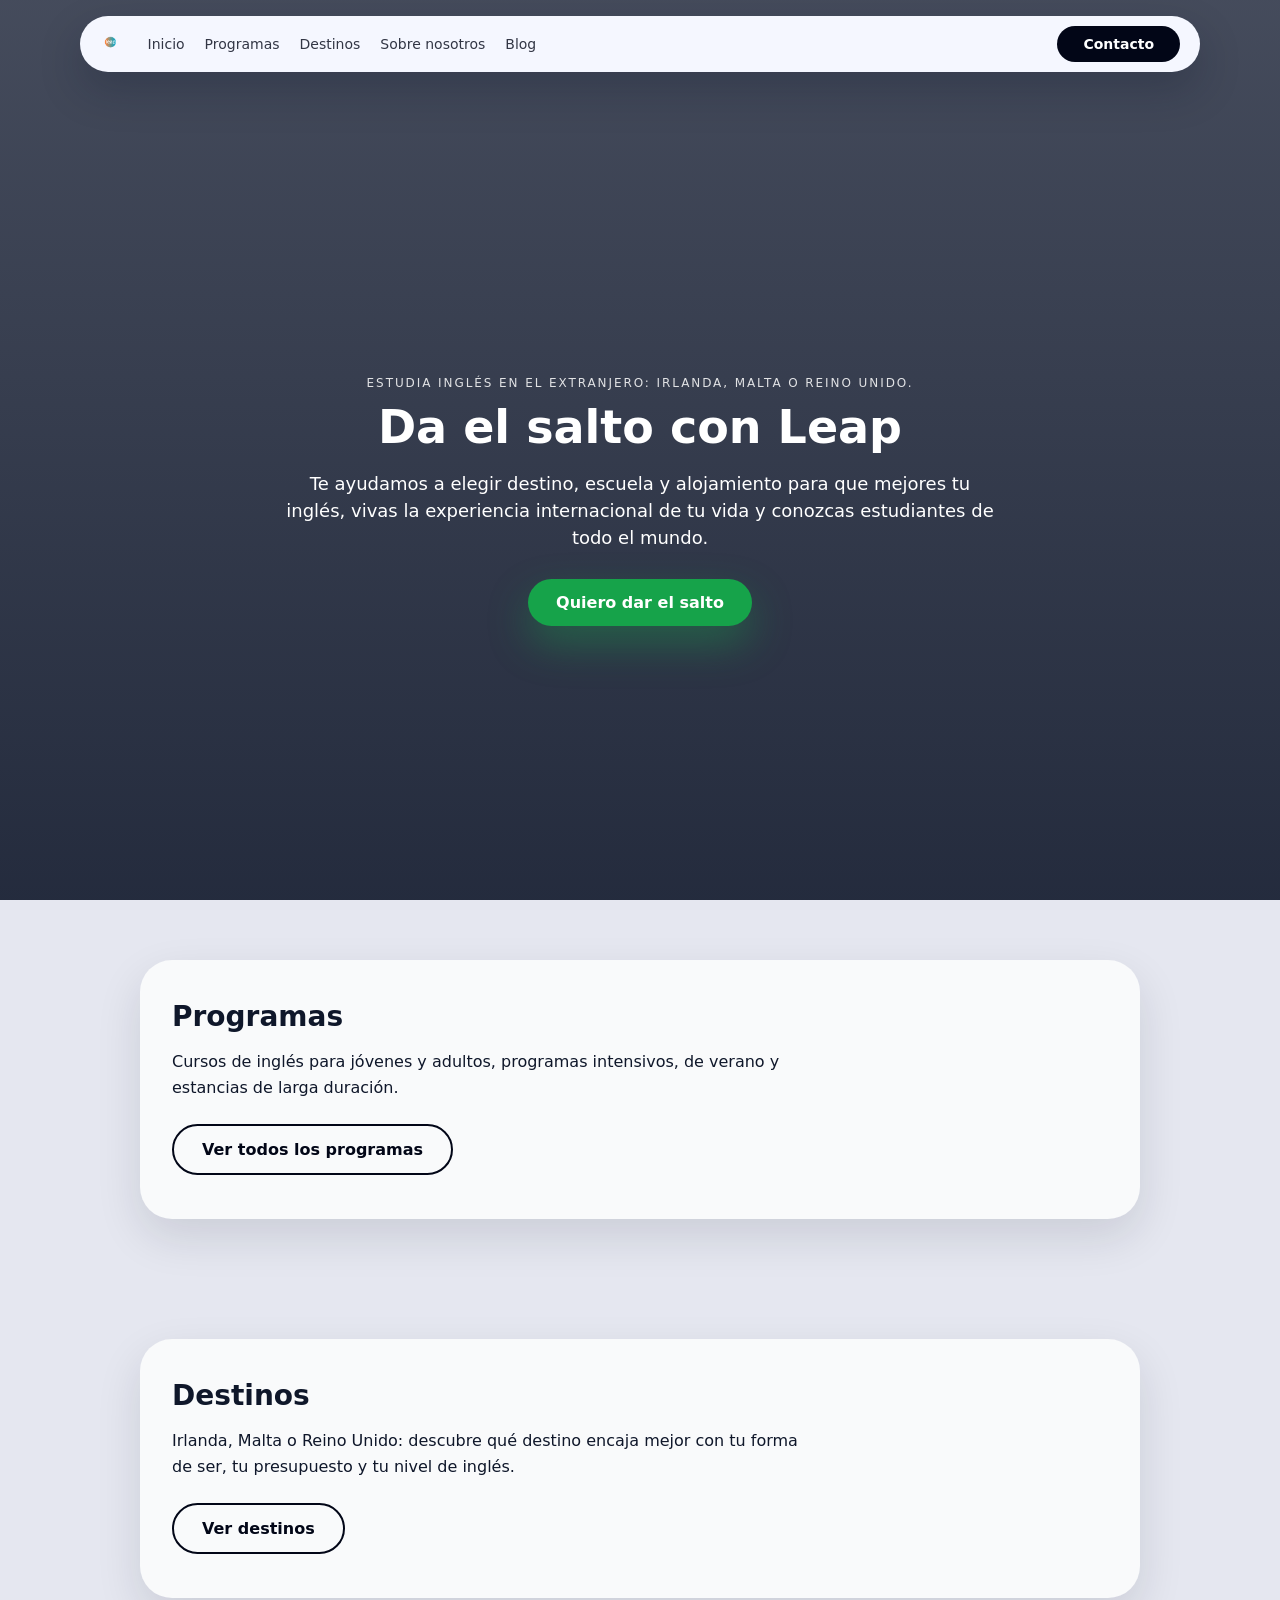
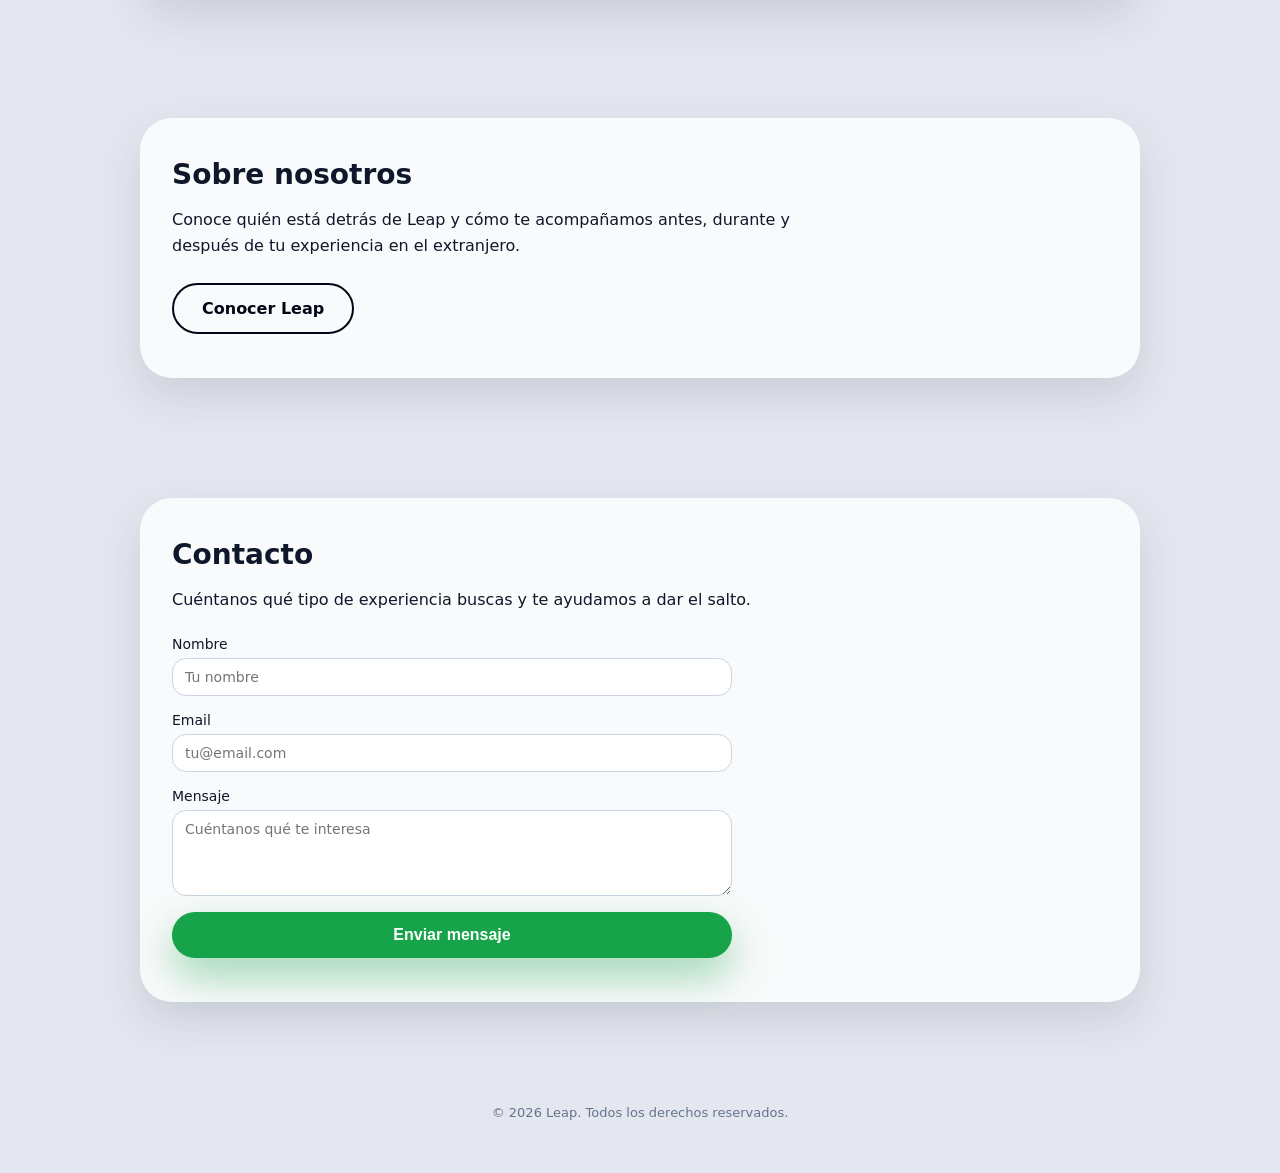
==== index.html @ 10afca0d "base+logo.v1" ====
<!DOCTYPE html>
<html lang="es">
<head>
  <meta charset="UTF-8" />
  <meta name="viewport" content="width=device-width, initial-scale=1.0" />
  <title>Leap – Make the leap</title>
  <link rel="stylesheet" href="styles.css" />
</head>
<body>
  <!-- NAVBAR flotante tipo Yugo/EF -->
  <header class="site-header">
    <!-- Versión ESCRITORIO/TABLET -->
    <div class="nav-shell desktop-header">
      <a class="brand" href="index.html" aria-label="Leap English">
        <img class="brand-logo" src="logo.png" alt="Leap" />
      </a>
      <nav class="nav">
        <a href="#inicio">Inicio</a>
        <a href="programas.html">Programas</a>
        <a href="destinos.html">Destinos</a>
        <a href="sobre-nosotros.html">Sobre nosotros</a>
        <a href="blog.html">Blog</a>
      </nav>
      <a href="#contacto" class="nav-cta">Contacto</a>
    </div>

    <!-- Versión MÓVIL con menú hamburguesa -->
    <div class="mobile-header">
      <div class="mobile-header-bar">
        <a class="brand" href="index.html" aria-label="Leap English">
          <img class="brand-logo" src="logo.png" alt="Leap" />
        </a>
        <button
  class="mobile-menu-toggle"
  aria-label="Abrir menú"
  onclick="document.querySelector('.mobile-header').classList.toggle('menu-open')"
>
  <span></span>
  <span></span>
  <span></span>
</button>
      
      </div>

      <nav class="mobile-menu" aria-label="Menú principal móvil">
        <a href="#inicio">Inicio</a>
        <a href="programas.html">Programas</a>
        <a href="destinos.html">Destinos</a>
        <a href="sobre-nosotros.html">Sobre nosotros</a>
        <a href="blog.html">Blog</a>
        <a href="#contacto">Contacto</a>
      </nav>
    </div>
  </header>

  <!-- HERO con vídeo de fondo -->
  <section id="inicio" class="hero">
    <!-- vídeo: cuando tengamos el archivo real, solo cambia "WEB LEAP VIDEO (1).mp4" -->
    <video class="hero-video" autoplay muted loop playsinline>
      <source src="WEB LEAP VIDEO (1).mp4" type="video/mp4" />
      Tu navegador no soporta video en HTML5.
    </video>

    <div class="hero-overlay"></div>

    <div class="hero-content">
      <p class="kicker">Estudia inglés en el extranjero: Irlanda, Malta o Reino Unido.</p>
      <h1>Da el salto con Leap</h1>
      <p class="hero-subtitle">
        Te ayudamos a elegir destino, escuela y alojamiento para que mejores tu inglés,
        vivas la experiencia internacional de tu vida y conozcas estudiantes de todo el mundo.
      </p>
      <a href="#contacto" class="btn-primary">Quiero dar el salto</a>
    </div>
  </section>

  <main>
    <!-- PROGRAMAS (teaser) -->
    <section id="programas" class="section section-alt">
      <div class="section-inner">
        <h2>Programas</h2>
        <p class="section-lead">
          Cursos de inglés para jóvenes y adultos, programas intensivos, de verano y estancias de larga duración.
        </p>
        <a href="programas.html" class="btn-ghost">Ver todos los programas</a>
      </div>
    </section>

    <!-- DESTINOS (teaser) -->
    <section id="destinos" class="section">
      <div class="section-inner">
        <h2>Destinos</h2>
        <p class="section-lead">
          Irlanda, Malta o Reino Unido: descubre qué destino encaja mejor con tu forma de ser,
          tu presupuesto y tu nivel de inglés.
        </p>
        <a href="destinos.html" class="btn-ghost">Ver destinos</a>
      </div>
    </section>

    <!-- SOBRE NOSOTROS (teaser) -->
    <section id="sobre-nosotros" class="section section-alt">
      <div class="section-inner">
        <h2>Sobre nosotros</h2>
        <p class="section-lead">
          Conoce quién está detrás de Leap y cómo te acompañamos antes, durante y después de tu experiencia en el extranjero.
        </p>
        <a href="sobre-nosotros.html" class="btn-ghost">Conocer Leap</a>
      </div>
    </section>

    <!-- CONTACTO -->
    <section id="contacto" class="section">
      <div class="section-inner">
        <h2>Contacto</h2>
        <p class="section-lead">
          Cuéntanos qué tipo de experiencia buscas y te ayudamos a dar el salto.
        </p>
        <form class="contact-form">
          <div class="form-row">
            <label for="nombre">Nombre</label>
            <input id="nombre" name="nombre" type="text" placeholder="Tu nombre" required />
          </div>
          <div class="form-row">
            <label for="email">Email</label>
            <input id="email" name="email" type="email" placeholder="tu@email.com" required />
          </div>
          <div class="form-row">
            <label for="mensaje">Mensaje</label>
            <textarea id="mensaje" name="mensaje" rows="4" placeholder="Cuéntanos qué te interesa"></textarea>
          </div>
          <button type="submit" class="btn-primary">Enviar mensaje</button>
        </form>
      </div>
    </section>
  </main>

  <!-- (Opcional) footer sencillo -->
  <footer class="site-footer">
    <div class="section-inner">
      <p>© <span id="year"></span> Leap. Todos los derechos reservados.</p>
    </div>
  </footer>

  <!-- Script menú hamburguesa + año footer -->
   <script>
    const yearSpan = document.getElementById('year');
    if (yearSpan) {
      yearSpan.textContent = new Date().getFullYear();
    }
  </script>
</body>
</html>
---- styles.css ----
/* ============================
   RESET BÁSICO
   ============================ */

*,
*::before,
*::after {
  box-sizing: border-box;
}

html,
body {
  margin: 0;
  padding: 0;
}

body {
  font-family: system-ui, -apple-system, BlinkMacSystemFont, "SF Pro Text",
    "Segoe UI", sans-serif;
  color: #0f172a;
  background: #e5e7f0;
  -webkit-font-smoothing: antialiased;
}

/* ============================
   LINKS Y BOTONES
   ============================ */

a {
  color: inherit;
  text-decoration: none;
}

a:hover {
  text-decoration: none;
}

.btn-primary,
.btn-ghost {
  display: inline-flex;
  align-items: center;
  justify-content: center;
  padding: 14px 28px;
  border-radius: 999px;
  font-weight: 600;
  font-size: 16px;
  border: none;
  cursor: pointer;
  text-decoration: none;
}

.btn-primary {
  background: #16a34a;
  color: #ffffff;
  box-shadow: 0 18px 40px rgba(22, 163, 74, 0.4);
}

.btn-primary:hover {
  filter: brightness(1.05);
}

.btn-ghost {
  border: 2px solid #020617;
  color: #020617;
  background: transparent;
}

.btn-ghost:hover {
  background: #020617;
  color: #ffffff;
}

/* ============================
   CABECERA / NAV ESCRITORIO
   ============================ */

.site-header {
  position: fixed;
  top: 16px;
  left: 0;
  right: 0;
  z-index: 1000;
  padding: 0 20px;
}

.nav-shell {
  max-width: 1120px;
  margin: 0 auto;
  background: #f5f7ff;
  border-radius: 999px;
  box-shadow: 0 18px 40px rgba(15, 23, 42, 0.25);
  padding: 10px 20px;
  display: flex;
  align-items: center;
  gap: 32px;
}

.nav-shell .brand {
  display: flex;
  align-items: center;
  font-weight: 700;
  font-size: 20px;
  color: #020617;
  text-decoration: none;
}

.brand-logo {
  height: 22px;
  width: auto;
  display: block;
}

.nav {
  display: flex;
  align-items: center;
  gap: 20px;
  flex: 1;
}

.nav a {
  font-size: 14px;
  color: #020617;
  opacity: 0.8;
}

.nav a:hover {
  opacity: 1;
}

.nav-cta {
  background: #020617;
  color: #ffffff;
  border-radius: 999px;
  padding: 10px 26px;
  font-size: 14px;
  font-weight: 600;
}

/* ============================
   HERO CON VÍDEO
   ============================ */

.hero {
  position: relative;
  min-height: 100vh;
  display: flex;
  align-items: center;
  justify-content: center;
  text-align: center;
  color: #ffffff;
  padding: 170px 20px 80px;
  overflow: hidden;
}

.hero-video {
  position: absolute;
  inset: 0;
  width: 100%;
  height: 100%;
  object-fit: cover;
  z-index: -2;
}

.hero-overlay {
  position: absolute;
  inset: 0;
  background: linear-gradient(
    to bottom,
    rgba(15, 23, 42, 0.75),
    rgba(15, 23, 42, 0.9)
  );
  z-index: -1;
}

.hero-content {
  max-width: 720px;
}

.kicker {
  letter-spacing: 0.16em;
  font-size: 12px;
  text-transform: uppercase;
  opacity: 0.85;
  margin-bottom: 12px;
}

.hero h1 {
  margin: 0 0 16px;
  font-size: 46px;
  line-height: 1.1;
}

.hero-subtitle {
  font-size: 18px;
  line-height: 1.5;
  margin-bottom: 28px;
}

/* ============================
   SECCIONES HOME (PROGRAMAS, DESTINOS, SOBRE...)
   ============================ */

main {
  margin-top: 0;
}

.section {
  padding: 60px 20px;
}

.section-alt {
  /* fondo diferente muy suave */
}

.section-inner {
  max-width: 1000px;
  margin: 0 auto;
  background: #f9fafb;
  border-radius: 32px;
  box-shadow: 0 18px 45px rgba(15, 23, 42, 0.12);
  padding: 40px 32px 44px;
}

.section h2 {
  margin-top: 0;
  margin-bottom: 12px;
  font-size: 28px;
}

.section-lead {
  font-size: 16px;
  line-height: 1.6;
  max-width: 640px;
  margin-bottom: 24px;
}

/* ============================
   FORMULARIO CONTACTO
   ============================ */

.contact-form {
  display: flex;
  flex-direction: column;
  gap: 16px;
  max-width: 560px;
}

.form-row {
  display: flex;
  flex-direction: column;
  gap: 6px;
}

.form-row label {
  font-size: 14px;
  font-weight: 500;
}

.form-row input,
.form-row textarea {
  border-radius: 14px;
  border: 1px solid #cbd5e1;
  padding: 10px 12px;
  font-size: 14px;
  font-family: inherit;
}

/* ============================
   FOOTER
   ============================ */

.site-footer {
  padding: 30px 20px 40px;
}

.site-footer .section-inner {
  background: transparent;
  box-shadow: none;
  text-align: center;
  padding: 0;
  color: #64748b;
  font-size: 13px;
}

/* ============================
   MENÚ MÓVIL (HAMBURGUESA)
   ============================ */

/* Por defecto, ocultamos cabecera móvil y menú */
.mobile-header {
  display: none;
}

.mobile-menu {
  display: none;
}

/* VERSIÓN MÓVIL / TABLET PEQUEÑA */
@media (max-width: 768px) {
  /* Ocultar cabecera escritorio */
  .desktop-header {
    display: none;
  }

  /* Mostrar cabecera móvil */
  .mobile-header {
    display: block;
    position: fixed;
    top: 16px;
    left: 0;
    right: 0;
    padding: 0 20px;
    z-index: 1000;
  }

  .mobile-header-bar {
    display: flex;
    align-items: center;
    justify-content: space-between;
    background: #f5f7ff;
    border-radius: 999px;
    padding: 10px 18px;
    box-shadow: 0 12px 30px rgba(15, 23, 42, 0.25);
  }

  .mobile-header .brand {
    display: flex;
    align-items: center;
    font-weight: 700;
    font-size: 20px;
    color: #020617;
    text-decoration: none;
  }

  .mobile-header .brand .brand-logo {
    height: 20px;
  }

  /* Botón hamburguesa redondo */
 /* Botón hamburguesa (móvil) */
.mobile-menu-toggle {
  width: 44px;
  height: 44px;
  border-radius: 999px;
  border: none;
  background: #050b1b;           /* círculo oscuro */
  display: flex;
  flex-direction: column;        /* las rayas una debajo de otra */
  justify-content: center;
  align-items: center;
  gap: 4px;                      /* separación entre rayas */
  cursor: pointer;
}

.mobile-menu-toggle span {
  width: 18px;
  height: 2px;
  background: #ffffff;           /* rayas blancas */
  border-radius: 999px;
  display: block;
}
{
    display: block;
    width: 18px;
    height: 2px;
    background: #ffffff;
    border-radius: 999px;
    margin: 2px 0;
    transition: transform 0.2s ease, opacity 0.2s ease;
  }

  /* Menú desplegable */
  .mobile-header.menu-open .mobile-menu {
    display: flex;
    flex-direction: column;
    position: fixed;
    inset: 0;
    background: #020617;
    padding-top: 120px;
    padding-bottom: 40px;
    gap: 24px;
    align-items: center;
    justify-content: flex-start;
    z-index: 999;
  }

  .mobile-header.menu-open .mobile-menu a {
    color: #ffffff;
    text-decoration: none;
    font-size: 20px;
    font-weight: 500;
  }

  .mobile-header.menu-open .mobile-menu a:hover {
    opacity: 0.8;
  }

  /* Animación icono hamburguesa → X */
  .mobile-header.menu-open .mobile-menu-toggle span:nth-child(1) {
    transform: translateY(4px) rotate(45deg);
  }

  .mobile-header.menu-open .mobile-menu-toggle span:nth-child(2) {
    opacity: 0;
  }

  .mobile-header.menu-open .mobile-menu-toggle span:nth-child(3) {
    transform: translateY(-4px) rotate(-45deg);
  }

  /* Más aire arriba para el hero en móvil */
  .hero {
    padding-top: 140px;
  }

  .hero h1 {
    font-size: 36px;
  }

  .hero-subtitle {
    font-size: 16px;
  }

  .section-inner {
    border-radius: 28px;
    padding: 30px 24px 34px;
  }
}
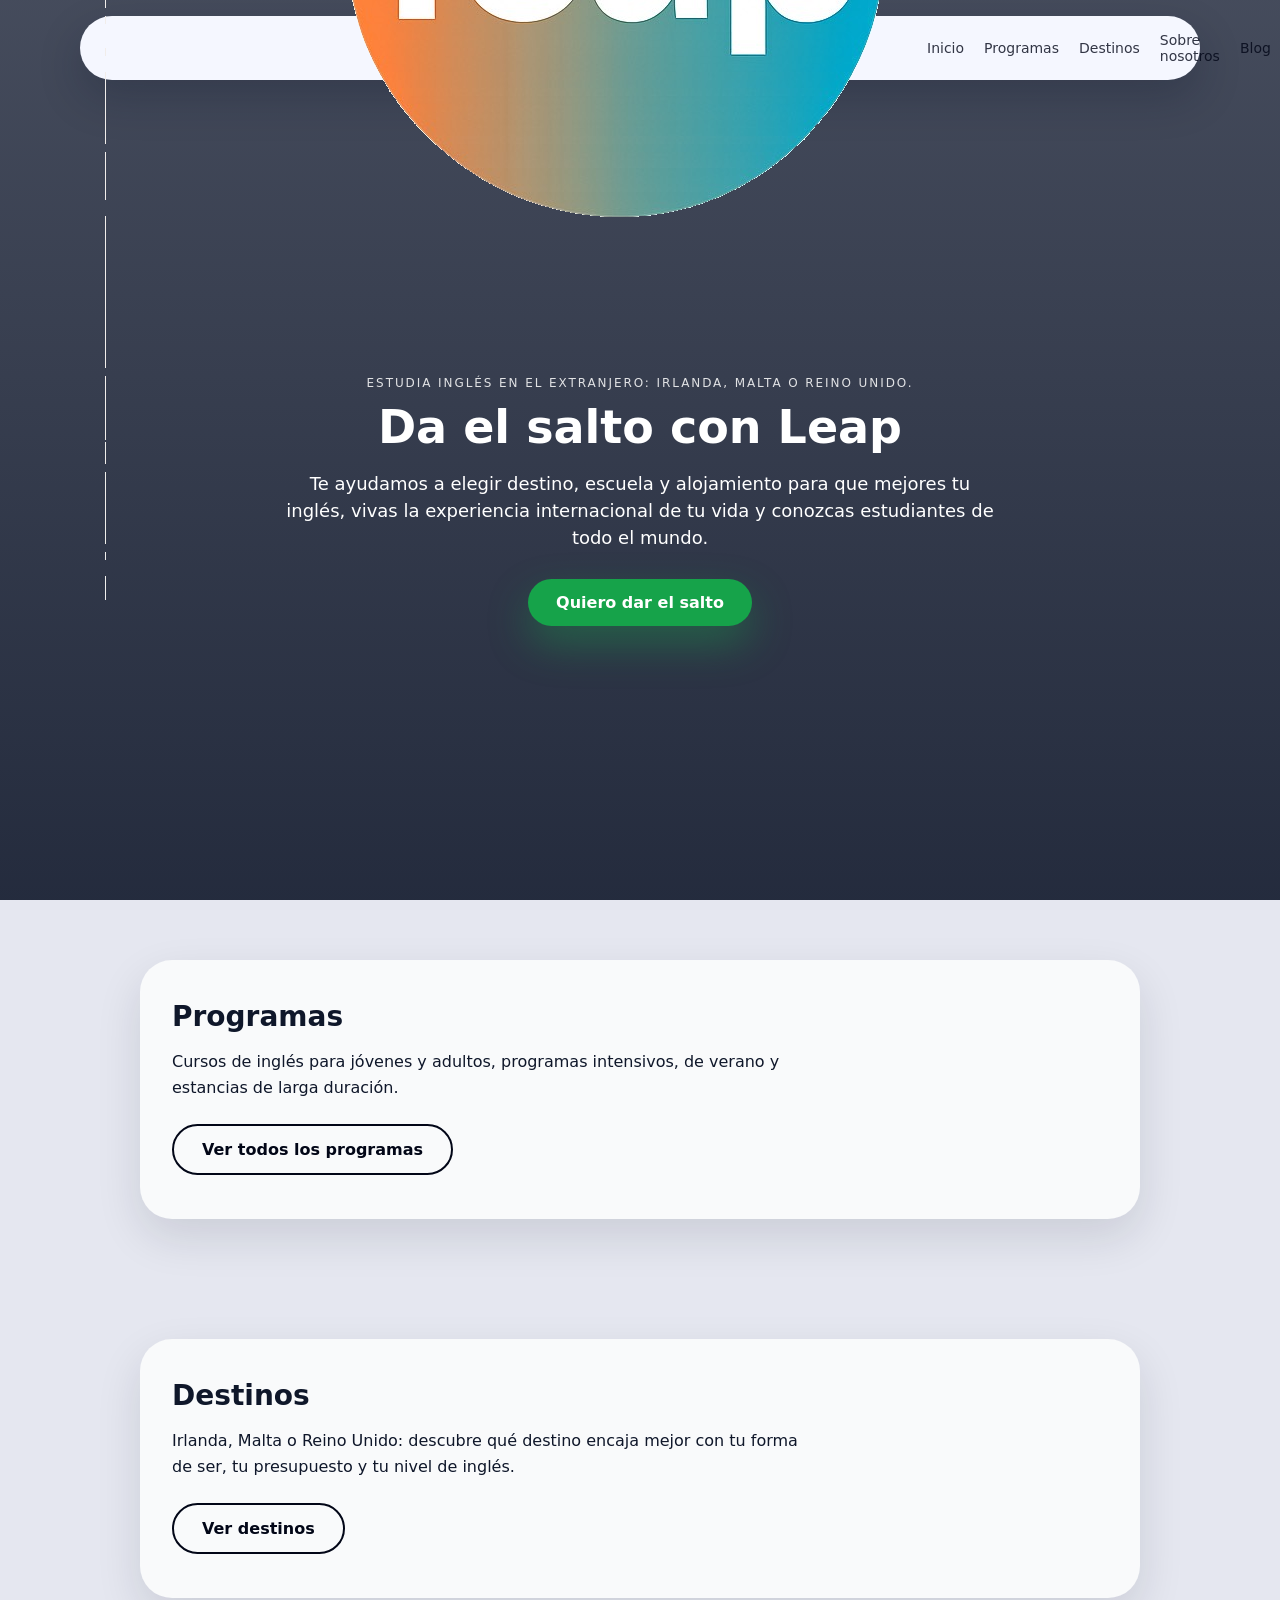
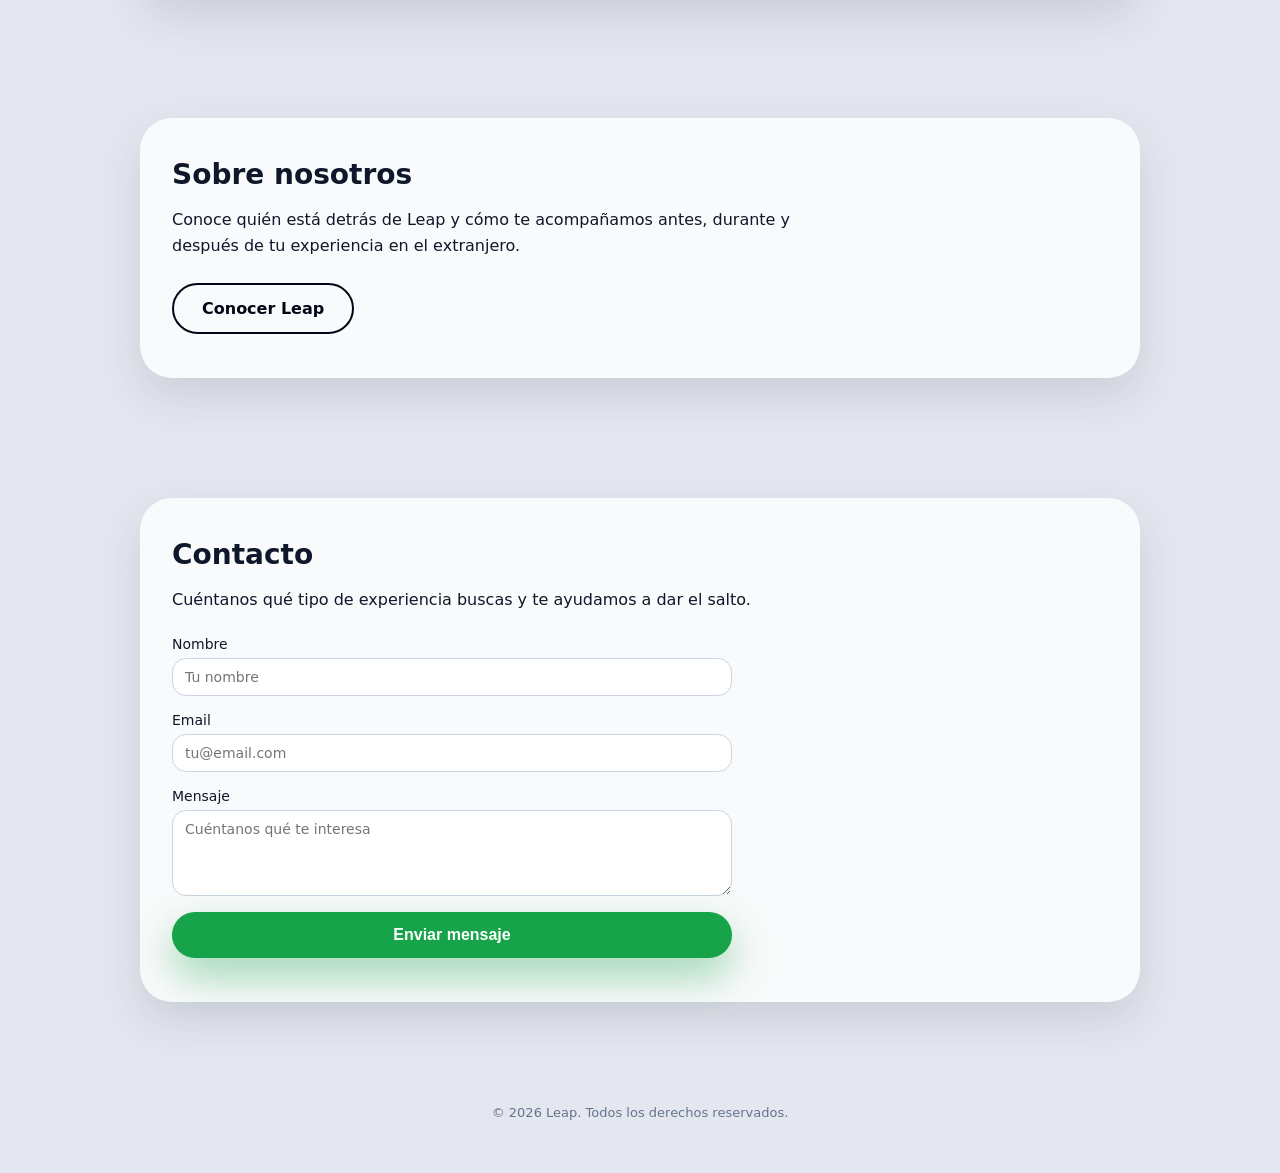
==== commit ce0d17af: "(Update index.html) contacto boton funcional v.1" ====
--- a/index.html
+++ b/index.html
@@ -21,7 +21,7 @@
         <a href="sobre-nosotros.html">Sobre nosotros</a>
         <a href="blog.html">Blog</a>
       </nav>
-      <a href="#contacto" class="nav-cta">Contacto</a>
+      <a href="index.html#contacto">Contacto</a>
     </div>
 
     <!-- Versión MÓVIL con menú hamburguesa -->
@@ -48,7 +48,7 @@
         <a href="destinos.html">Destinos</a>
         <a href="sobre-nosotros.html">Sobre nosotros</a>
         <a href="blog.html">Blog</a>
-        <a href="#contacto">Contacto</a>
+        <a href="index.html#contacto">Contacto</a>
       </nav>
     </div>
   </header>
--- a/styles.css
+++ b/styles.css
@@ -89,23 +89,24 @@
   background: #f5f7ff;
   border-radius: 999px;
   box-shadow: 0 18px 40px rgba(15, 23, 42, 0.25);
-  padding: 10px 20px;
+
+  height: 64px;        /* ajusta si vols 56/60/68 */
+  padding: 0 20px;     /* treu el padding vertical */
   display: flex;
   align-items: center;
   gap: 32px;
 }
+}
 
 .nav-shell .brand {
-  display: flex;
-  align-items: center;
-  font-weight: 700;
-  font-size: 20px;
-  color: #020617;
+  height: 100%;
+  display: flex;
+  align-items: center;
   text-decoration: none;
 }
 
 .brand-logo {
-  height: 22px;
+  max-height: 100%;  /* el logo no pot fer créixer la barra */
   width: auto;
   display: block;
 }
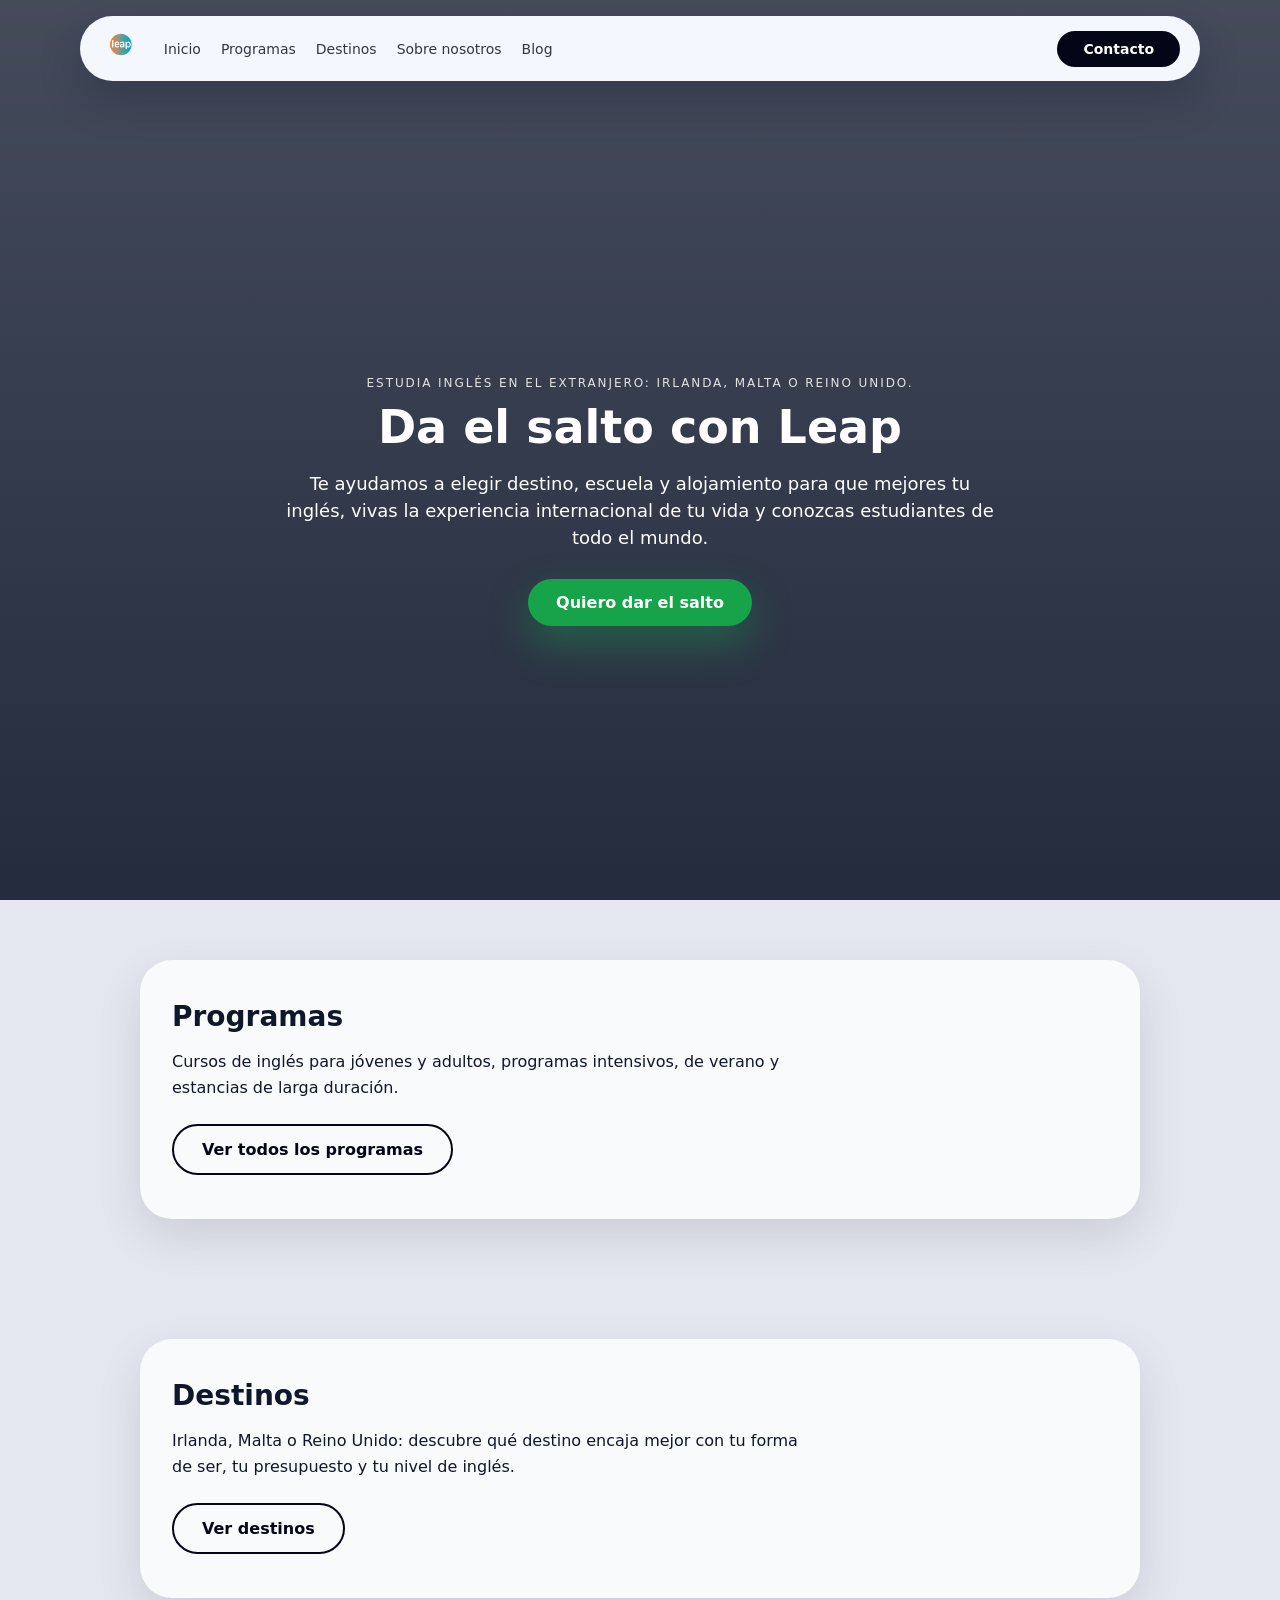
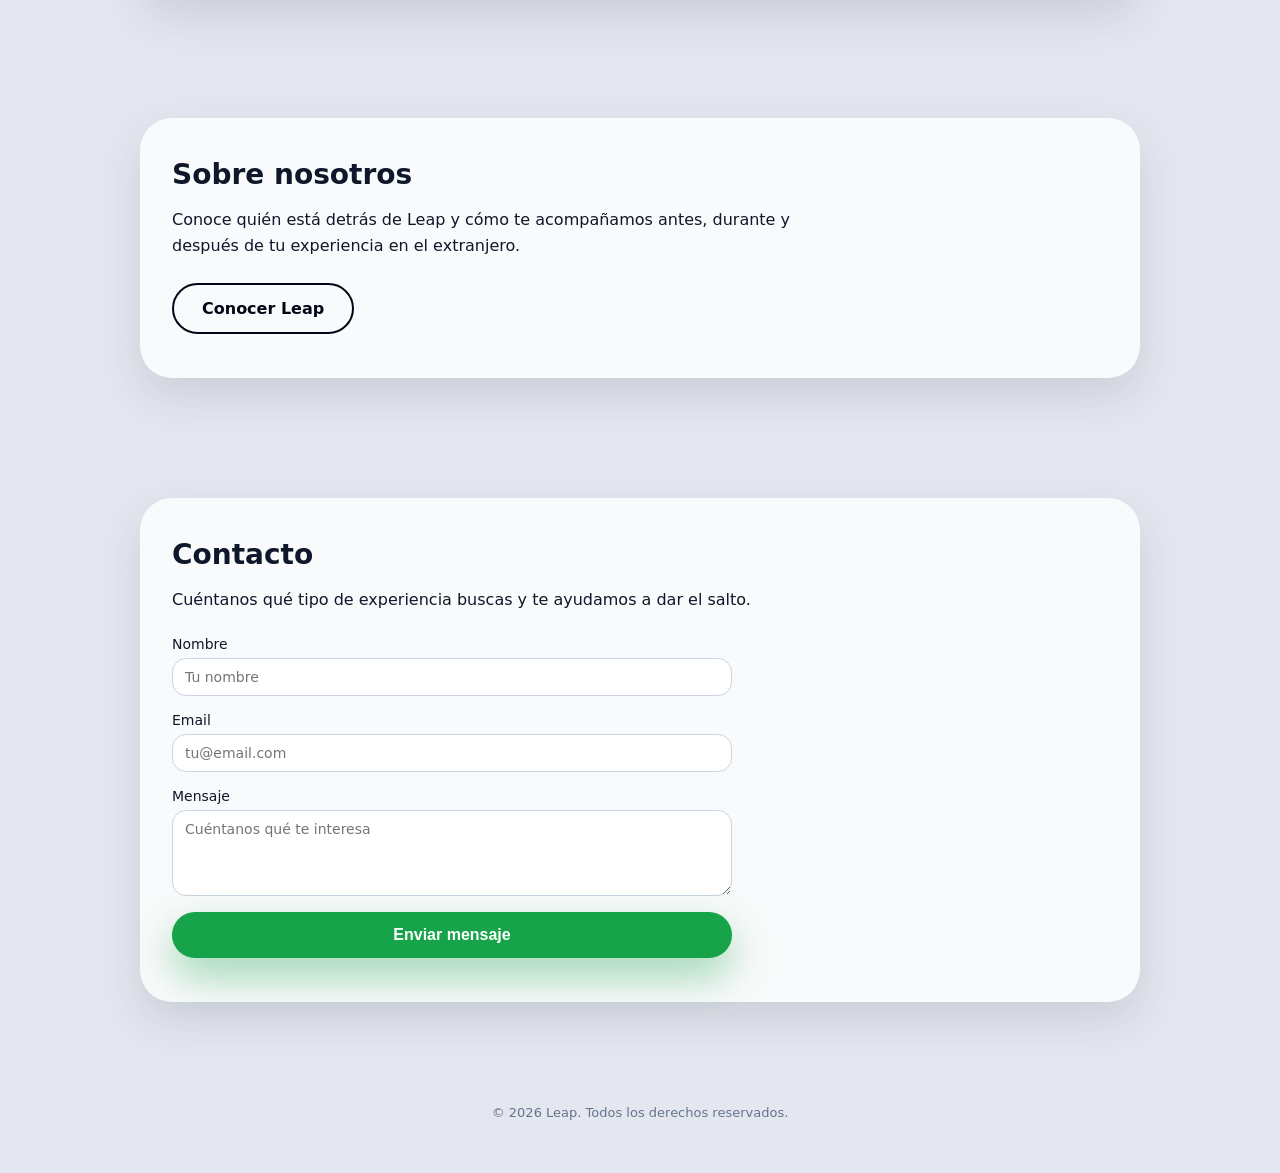
==== commit 78e22882: "Update index.html v.3" ====
--- a/index.html
+++ b/index.html
@@ -21,7 +21,7 @@
         <a href="sobre-nosotros.html">Sobre nosotros</a>
         <a href="blog.html">Blog</a>
       </nav>
-      <a href="index.html#contacto">Contacto</a>
+      <a href="#contacto" class="nav-cta">Contacto</a>
     </div>
 
     <!-- Versión MÓVIL con menú hamburguesa -->
@@ -31,15 +31,14 @@
           <img class="brand-logo" src="logo.png" alt="Leap" />
         </a>
         <button
-  class="mobile-menu-toggle"
-  aria-label="Abrir menú"
-  onclick="document.querySelector('.mobile-header').classList.toggle('menu-open')"
->
-  <span></span>
-  <span></span>
-  <span></span>
-</button>
-      
+          class="mobile-menu-toggle"
+          aria-label="Abrir menú"
+          onclick="document.querySelector('.mobile-header').classList.toggle('menu-open')"
+        >
+          <span></span>
+          <span></span>
+          <span></span>
+        </button>
       </div>
 
       <nav class="mobile-menu" aria-label="Menú principal móvil">
@@ -48,14 +47,13 @@
         <a href="destinos.html">Destinos</a>
         <a href="sobre-nosotros.html">Sobre nosotros</a>
         <a href="blog.html">Blog</a>
-        <a href="index.html#contacto">Contacto</a>
+        <a href="#contacto">Contacto</a>
       </nav>
     </div>
   </header>
 
   <!-- HERO con vídeo de fondo -->
   <section id="inicio" class="hero">
-    <!-- vídeo: cuando tengamos el archivo real, solo cambia "WEB LEAP VIDEO (1).mp4" -->
     <video class="hero-video" autoplay muted loop playsinline>
       <source src="WEB LEAP VIDEO (1).mp4" type="video/mp4" />
       Tu navegador no soporta video en HTML5.
@@ -75,7 +73,6 @@
   </section>
 
   <main>
-    <!-- PROGRAMAS (teaser) -->
     <section id="programas" class="section section-alt">
       <div class="section-inner">
         <h2>Programas</h2>
@@ -86,7 +83,6 @@
       </div>
     </section>
 
-    <!-- DESTINOS (teaser) -->
     <section id="destinos" class="section">
       <div class="section-inner">
         <h2>Destinos</h2>
@@ -98,7 +94,6 @@
       </div>
     </section>
 
-    <!-- SOBRE NOSOTROS (teaser) -->
     <section id="sobre-nosotros" class="section section-alt">
       <div class="section-inner">
         <h2>Sobre nosotros</h2>
@@ -135,15 +130,13 @@
     </section>
   </main>
 
-  <!-- (Opcional) footer sencillo -->
   <footer class="site-footer">
     <div class="section-inner">
       <p>© <span id="year"></span> Leap. Todos los derechos reservados.</p>
     </div>
   </footer>
 
-  <!-- Script menú hamburguesa + año footer -->
-   <script>
+  <script>
     const yearSpan = document.getElementById('year');
     if (yearSpan) {
       yearSpan.textContent = new Date().getFullYear();
--- a/styles.css
+++ b/styles.css
@@ -89,24 +89,27 @@
   background: #f5f7ff;
   border-radius: 999px;
   box-shadow: 0 18px 40px rgba(15, 23, 42, 0.25);
-
-  height: 64px;        /* ajusta si vols 56/60/68 */
-  padding: 0 20px;     /* treu el padding vertical */
+  padding: 10px 20px;
   display: flex;
   align-items: center;
   gap: 32px;
 }
-}
-
+
+/* Brand com a link (logo) */
 .nav-shell .brand {
-  height: 100%;
   display: flex;
   align-items: center;
   text-decoration: none;
-}
-
+
+  /* Fa que el logo “encaixi” amb l’extrem arrodonit: 
+     el desplacem una mica a l’esquerra però mantenim un marge segur. */
+  margin-left: -6px;   /* ajust fi cap a l’esquerra */
+  padding-left: 6px;   /* marge perquè NO toqui el límit arrodonit */
+}
+
+/* Logo mida final */
 .brand-logo {
-  max-height: 100%;  /* el logo no pot fer créixer la barra */
+  height: 45px;
   width: auto;
   display: block;
 }
@@ -324,49 +327,43 @@
     box-shadow: 0 12px 30px rgba(15, 23, 42, 0.25);
   }
 
+  /* Brand mòbil (logo) */
   .mobile-header .brand {
     display: flex;
     align-items: center;
-    font-weight: 700;
-    font-size: 20px;
-    color: #020617;
     text-decoration: none;
+
+    margin-left: -4px;
+    padding-left: 4px;
   }
 
   .mobile-header .brand .brand-logo {
-    height: 20px;
-  }
-
-  /* Botón hamburguesa redondo */
- /* Botón hamburguesa (móvil) */
-.mobile-menu-toggle {
-  width: 44px;
-  height: 44px;
-  border-radius: 999px;
-  border: none;
-  background: #050b1b;           /* círculo oscuro */
-  display: flex;
-  flex-direction: column;        /* las rayas una debajo de otra */
-  justify-content: center;
-  align-items: center;
-  gap: 4px;                      /* separación entre rayas */
-  cursor: pointer;
-}
-
-.mobile-menu-toggle span {
-  width: 18px;
-  height: 2px;
-  background: #ffffff;           /* rayas blancas */
-  border-radius: 999px;
-  display: block;
-}
-{
+    height: 32px; /* proporcional en mòbil */
+    width: auto;
     display: block;
+  }
+
+  /* Botón hamburguesa (móvil) */
+  .mobile-menu-toggle {
+    width: 44px;
+    height: 44px;
+    border-radius: 999px;
+    border: none;
+    background: #050b1b; /* círculo oscuro */
+    display: flex;
+    flex-direction: column; /* rayas una debajo de otra */
+    justify-content: center;
+    align-items: center;
+    gap: 4px;
+    cursor: pointer;
+  }
+
+  .mobile-menu-toggle span {
     width: 18px;
     height: 2px;
     background: #ffffff;
     border-radius: 999px;
-    margin: 2px 0;
+    display: block;
     transition: transform 0.2s ease, opacity 0.2s ease;
   }
 
